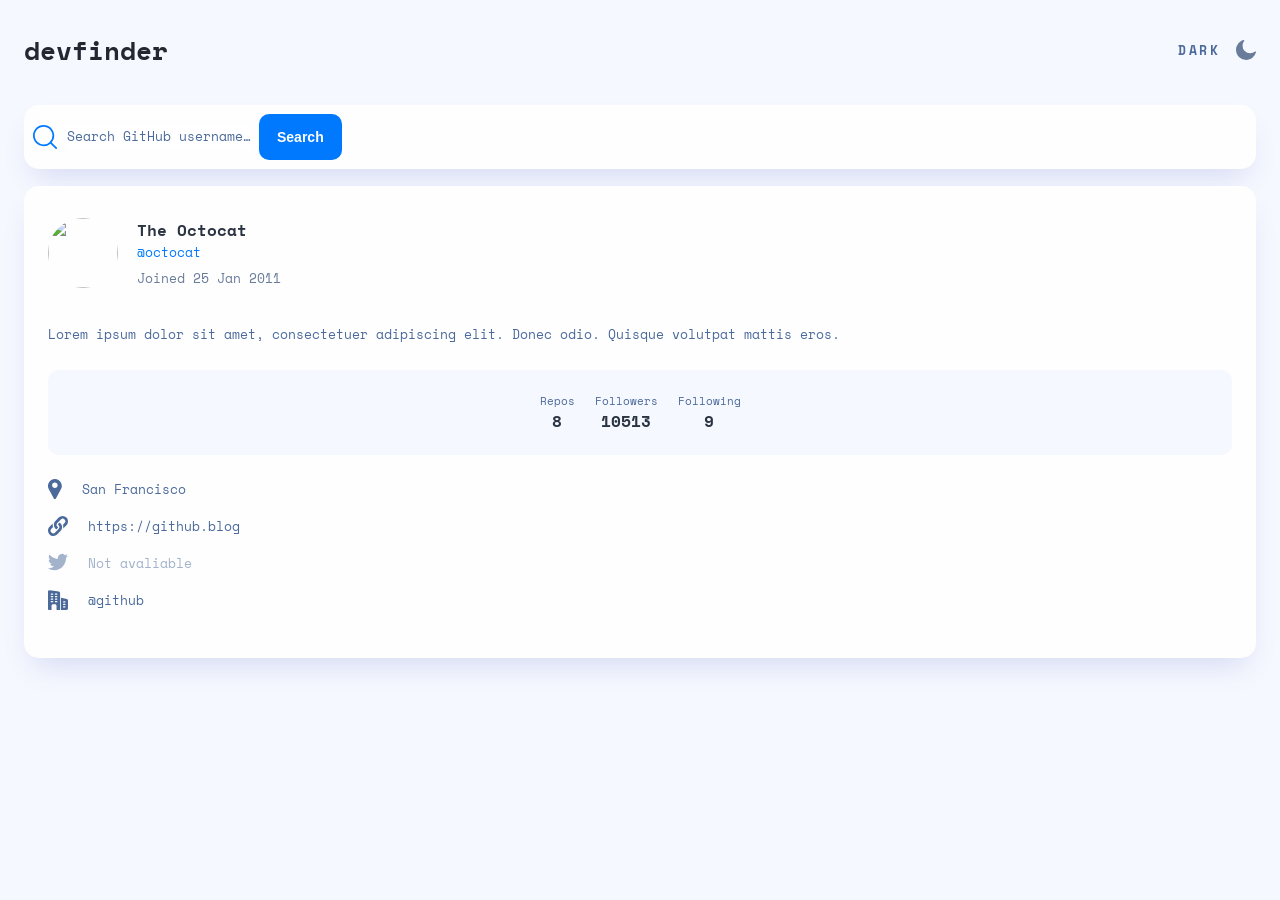
==== starter-code/index.html @ 64722398 "github search app complete" ====
<!DOCTYPE html>
<html lang="en">
  <head>
    <meta charset="UTF-8" />
    <meta name="viewport" content="width=device-width, initial-scale=1.0" />

    <link
      rel="icon"
      type="image/png"
      sizes="32x32"
      href="./assets/favicon-32x32.png"
    />
    <link rel="stylesheet" href="styles.css" />
    <script src="https://cdn.jsdelivr.net/npm/axios/dist/axios.min.js"></script>

    <title>Frontend Mentor | GitHub user search app</title>
  </head>
  <body>
    <div class="header">
      <h1 class="name">devfinder</h1>
      <div class="dark-light-section">
        <h3 class="theme dark" id="dark-theme">dark</h3>
        <svg
          width="20"
          height="20"
          xmlns="http://www.w3.org/2000/svg"
          id="moon"
        >
          <path
            d="M19.513 11.397a.701.701 0 00-.588.128 7.496 7.496 0 01-2.276 1.336 7.101 7.101 0 01-2.583.462 7.505 7.505 0 01-5.32-2.209 7.568 7.568 0 01-2.199-5.342c0-.873.154-1.72.41-2.49a6.904 6.904 0 011.227-2.21.657.657 0 00-.102-.924.701.701 0 00-.589-.128C5.32.61 3.427 1.92 2.072 3.666A10.158 10.158 0 000 9.83c0 2.8 1.125 5.342 2.967 7.19a10.025 10.025 0 007.16 2.98c2.353 0 4.527-.822 6.266-2.183a10.13 10.13 0 003.58-5.624.623.623 0 00-.46-.796z"
            fill="#697C9A"
            fill-rule="nonzero"
          />
        </svg>
        <h3 class="theme light" id="light-theme">light</h3>
        <svg width="20" height="20" xmlns="http://www.w3.org/2000/svg" id="sun">
          <g fill="#FFF" fill-rule="nonzero">
            <path
              d="M13.545 6.455c-.9-.9-2.17-1.481-3.545-1.481a4.934 4.934 0 00-3.545 1.481c-.9.9-1.481 2.17-1.481 3.545 0 1.376.582 2.646 1.481 3.545.9.9 2.17 1.481 3.545 1.481a4.934 4.934 0 003.545-1.481c.9-.9 1.481-2.17 1.481-3.545a4.934 4.934 0 00-1.481-3.545zM10 3.413a.7.7 0 00.688-.688V.688A.7.7 0 0010 0a.7.7 0 00-.688.688v2.037a.7.7 0 00.688.688zM15.635 5.344l1.455-1.455a.67.67 0 000-.952.67.67 0 00-.952 0l-1.455 1.455a.67.67 0 000 .952c.238.264.66.264.952 0zM19.312 9.312h-2.037a.7.7 0 00-.688.688.7.7 0 00.688.688h2.037A.7.7 0 0020 10a.7.7 0 00-.688-.688zM15.608 14.656a.67.67 0 00-.952 0 .67.67 0 000 .952l1.455 1.455a.67.67 0 00.952 0 .67.67 0 000-.952l-1.455-1.455zM10 16.587a.7.7 0 00-.688.688v2.037A.7.7 0 0010 20a.7.7 0 00.688-.688v-2.037a.7.7 0 00-.688-.688zM4.365 14.656L2.91 16.111a.67.67 0 000 .952.67.67 0 00.952 0l1.455-1.455a.67.67 0 000-.952c-.238-.264-.66-.264-.952 0zM3.413 10a.7.7 0 00-.688-.688H.688A.7.7 0 000 10a.7.7 0 00.688.688h2.037A.7.7 0 003.413 10zM4.365 5.344a.67.67 0 00.952 0 .67.67 0 000-.952L3.862 2.937a.67.67 0 00-.952 0 .67.67 0 000 .952l1.455 1.455z"
            />
          </g>
        </svg>
      </div>
    </div>
    <form action="" class="card input-form">
      <svg height="24" width="25" xmlns="http://www.w3.org/2000/svg">
        <path
          d="M10.609 0c5.85 0 10.608 4.746 10.608 10.58 0 2.609-.952 5-2.527 6.847l5.112 5.087a.87.87 0 01-1.227 1.233l-5.118-5.093a10.58 10.58 0 01-6.848 2.505C4.759 21.16 0 16.413 0 10.58 0 4.747 4.76 0 10.609 0zm0 1.74c-4.891 0-8.87 3.965-8.87 8.84 0 4.874 3.979 8.84 8.87 8.84a8.855 8.855 0 006.213-2.537l.04-.047a.881.881 0 01.058-.053 8.786 8.786 0 002.558-6.203c0-4.875-3.979-8.84-8.87-8.84z"
          fill="#0079ff"
        />
      </svg>
      <input
        type="text"
        name="user"
        id="user"
        placeholder="Search GitHub username…"
      />
      <button class="search-btn" type="submit">Search</button>
    </form>
    <div class="error"></div>
    <!-- start from here -->
    <div class="customer-info card">
      <img src="" alt="" class="avatar-for-desktop" />
      <!-- general informaiton div which we create additionaly because of the image destination -->
      <div class="information">
        <div class="main-info">
          <!-- img seperate from other information -->
          <img
            src=""
            alt=""
            class="avatar-for-mobile"
          />
          <!-- first section end and second section start -->
          <div class="personal-info">
            <div class="names">
              <h2 class="name-of-customer"></h2>
              <h3 class="login"></h3>
            </div>
            <p class="date"></p>
          </div>
          <!-- second section stop -->
        </div>
        <p class="description">
          
        </p>
        <div class="statistics">
          <div class="amount">
            <h3 class="amount-name">Repos</h3>
            <p class="quantity repo"></p>
          </div>
          <div class="amount">
            <h3 class="amount-name">Followers</h3>
            <p class="quantity follower"></p>
          </div>
          <div class="amount">
            <h3 class="amount-name">Following</h3>
            <p class="quantity following"></p>
          </div>
        </div>
        <div class="social">
          <div class="block">
            <!-- one -->
            <div class="extra">
              <svg
                height="20"
                width="14"
                xmlns="http://www.w3.org/2000/svg"
                class="icon"
              >
                <path
                  d="M12.797 3.425C11.584 1.33 9.427.05 7.03.002a7.483 7.483 0 00-.308 0C4.325.05 2.17 1.33.955 3.425a6.963 6.963 0 00-.09 6.88l4.959 9.077.007.012c.218.38.609.606 1.045.606.437 0 .828-.226 1.046-.606l.007-.012 4.96-9.077a6.963 6.963 0 00-.092-6.88zm-5.92 5.638c-1.552 0-2.813-1.262-2.813-2.813s1.261-2.812 2.812-2.812S9.69 4.699 9.69 6.25 8.427 9.063 6.876 9.063z"
                  fill="#4b6a9b"
                />
              </svg>
              <p class="extra-names user-location"></p>
            </div>
            <div class="extra">
              <svg
                height="20"
                width="20"
                xmlns="http://www.w3.org/2000/svg"
                class="icon"
              >
                <g fill="#4b6a9b">
                  <path
                    d="M7.404 5.012c-2.355 2.437-1.841 6.482.857 8.273.089.06.207.048.283-.027.568-.555 1.049-1.093 1.47-1.776a.213.213 0 00-.084-.3A2.743 2.743 0 018.878 10.1a2.64 2.64 0 01-.223-1.803c.168-.815 1.043-1.573 1.711-2.274l-.004-.002 2.504-2.555a2.568 2.568 0 013.648-.019 2.6 2.6 0 01.037 3.666l-1.517 1.56a.266.266 0 00-.06.273c.35 1.012.435 2.44.201 3.519-.006.03.031.05.053.028l3.228-3.295c2.062-2.105 2.044-5.531-.04-7.615a5.416 5.416 0 00-7.691.04L7.417 4.998l-.013.014z"
                  />
                  <path
                    d="M13.439 13.75a.401.401 0 00.006-.003c.659-1.204.788-2.586.48-3.933l-.002.002-.001-.001a5.434 5.434 0 00-2.19-3.124.3.3 0 00-.333.015c-.553.448-1.095 1.021-1.452 1.754a.243.243 0 00.096.317c.415.24.79.593 1.04 1.061h.001c.196.33.388.958.263 1.632-.116.894-1.019 1.714-1.736 2.453-.546.559-1.935 1.974-2.49 2.542a2.6 2.6 0 01-3.666.037 2.6 2.6 0 01-.038-3.666l1.521-1.564A.266.266 0 005 11.004c-.338-1.036-.43-2.432-.217-3.51.006-.03-.031-.049-.053-.027l-3.179 3.245c-2.083 2.126-2.066 5.588.04 7.693 2.125 2.083 5.57 2.048 7.653-.078.723-.81 3.821-3.678 4.195-4.577z"
                  />
                </g>
              </svg>
              <a class="extra-names link" href="https://github.blog"
                ></a
              >
            </div>
          </div>
          <!-- two -->
          <div class="block">
            <div class="extra">
              <svg
                height="18"
                width="20"
                xmlns="http://www.w3.org/2000/svg"
                class="icon"
              >
                <path
                  d="M20 2.799a8.549 8.549 0 01-2.363.647 4.077 4.077 0 001.804-2.266 8.194 8.194 0 01-2.6.993A4.099 4.099 0 009.75 4.977c0 .324.027.637.095.934-3.409-.166-6.425-1.8-8.452-4.288a4.128 4.128 0 00-.56 2.072c0 1.42.73 2.679 1.82 3.408A4.05 4.05 0 01.8 6.598v.045a4.119 4.119 0 003.285 4.028 4.092 4.092 0 01-1.075.135c-.263 0-.528-.015-.776-.07.531 1.624 2.038 2.818 3.831 2.857A8.239 8.239 0 01.981 15.34 7.68 7.68 0 010 15.285a11.543 11.543 0 006.29 1.84c7.545 0 11.67-6.25 11.67-11.667 0-.182-.006-.357-.015-.53A8.18 8.18 0 0020 2.798z"
                  fill="#4b6a9b"
                />
              </svg>
              <p class="extra-names twitter"></p>
            </div>
            <div class="extra">
              <svg
                height="20"
                width="20"
                xmlns="http://www.w3.org/2000/svg"
                class="icon"
              >
                <g fill="#4b6a9b">
                  <path
                    d="M10.858 1.558L1.7.167A1.477 1.477 0 00.517.492 1.49 1.49 0 000 1.608v17.559c0 .458.375.833.833.833h2.709v-4.375c0-.808.65-1.458 1.458-1.458h2.083c.809 0 1.459.65 1.459 1.458V20h3.541V3a1.46 1.46 0 00-1.225-1.442zM4.583 12.292h-1.25a.625.625 0 010-1.25h1.25a.625.625 0 010 1.25zm0-2.5h-1.25a.625.625 0 010-1.25h1.25a.625.625 0 010 1.25zm0-2.5h-1.25a.625.625 0 010-1.25h1.25a.625.625 0 010 1.25zm0-2.5h-1.25a.625.625 0 010-1.25h1.25a.625.625 0 010 1.25zm4.167 7.5H7.5a.625.625 0 010-1.25h1.25a.625.625 0 010 1.25zm0-2.5H7.5a.625.625 0 010-1.25h1.25a.625.625 0 010 1.25zm0-2.5H7.5a.625.625 0 010-1.25h1.25a.625.625 0 010 1.25zm0-2.5H7.5a.625.625 0 010-1.25h1.25a.625.625 0 010 1.25zM18.85 9.035l-5.933-1.242V20h5.625A1.46 1.46 0 0020 18.542V10.46c0-.688-.47-1.274-1.15-1.425zM16.875 17.5h-1.25a.625.625 0 010-1.25h1.25a.625.625 0 010 1.25zm0-2.5h-1.25a.625.625 0 010-1.25h1.25a.625.625 0 010 1.25zm0-2.5h-1.25a.625.625 0 010-1.25h1.25a.625.625 0 010 1.25z"
                  />
                </g>
              </svg>
              <p class="extra-names company"></p>
            </div>
          </div>
        </div>
      </div>
    </div>

    <script src="script.js"></script>
  </body>
</html>
---- starter-code/styles.css ----
@import url("https://fonts.googleapis.com/css2?family=Outfit:wght@500;700&family=Roboto+Condensed:wght@700&family=Space+Mono:wght@400;700&display=swap");

* {
  margin: 0;
  padding: 0;
  box-sizing: border-box;
}

body {
  width: 100vw;
  min-height: 100vh;
  font-family: "Space Mono", monospace;
  display: flex;
  align-items: center;
  flex-direction: column;
  padding: 0 24px;
  background-color: #f6f8ff;
}
.header {
  width: 100%;
  display: flex;
  justify-content: space-between;
  align-items: center;
  margin-top: 31px;
}
.dark-light-section {
  display: flex;
  justify-content: center;
  align-items: center;
  gap: 16px;
}
.name {
  font-weight: 700;
  font-size: 26px;
  line-height: 38.5px;
  color: rgba(34, 39, 49, 1);
}
.name-dark {
  color: white;
}
.theme {
  font-weight: 700;
  line-height: 19.25px;
  font-size: 13px;
  letter-spacing: 2.5px;
  text-transform: uppercase;
}
.dark {
  color: #4b6a9b;
}
.light {
  color: #fff;
  display: none;
}
#sun {
  display: none;
}
/* form */
.card {
  width: 100%;
  display: flex;
  align-items: center;
  border-radius: 15px;
  background: #fefefe;
  box-shadow: 0px 16px 30px -10px rgba(70, 96, 187, 0.2);
  padding: 9px;
}
.input-form {
  margin-top: 35px;
}
.card.dark-shadow {
  box-shadow: none;
  background-color: #1e2a47;
}
#user {
  border: none;
  outline: none;
  margin-left: 9px;
  font-family: "Space Mono", monospace;
  font-size: 13px;
  font-weight: 400;
  line-height: 25px;
  width: 185px;
  color: #222731;
}
#user::placeholder {
  color: #4b6a9b;
}
#user.dark-placeholder::placeholder {
  color: #fff;
}
.search-btn {
  border-radius: 10px;
  background: #0079ff;
  padding: 12px 18px;
  border: none;
  color: #fff;
  text-align: center;
  font-size: 14px;
  font-weight: 700;
  height: 46px;
  margin-left: 7px;
}
/* start from here */
.customer-info {
  margin-top: 16px;
  padding: 32px 24px 48px 24px;
}
.avatar-for-desktop {
  display: none;
}
.information {
  width: 100%;
}
.main-info {
  display: flex;
  align-items: center;
  column-gap: 19px;
}
.avatar-for-mobile {
  width: 70px;
  height: 70px;
  border-radius: 50%;
}
.name-of-customer {
  color: #2b3442;

  font-size: 16px;
  font-style: normal;
  font-weight: 700;
  line-height: normal;
}
.login {
  color: #0079ff;
  font-size: 13px;
  font-style: normal;
  font-weight: 400;
  line-height: normal;
}
.date {
  color: #697c9a;
  font-size: 13px;
  font-style: normal;
  font-weight: 400;
  line-height: normal;
  margin-top: 6px;
}
.description {
  margin-top: 34px;
  color: #4b6a9b;
  font-size: 13px;
  font-style: normal;
  font-weight: 400;
  line-height: 25px;
}
.statistics {
  margin-top: 23px;
  border-radius: 10px;
  background: #f6f8ff;
  width: 100%;
  height: 85px;
  display: flex;
  justify-content: center;
  align-items: center;
  column-gap: 20px;
}
.amount-name {
  color: #4b6a9b;
  text-align: center;
  font-size: 11px;
  font-style: normal;
  font-weight: 400;
  line-height: normal;
}
.quantity {
  color: #2b3442;
  text-align: center;
  font-size: 16px;
  font-style: normal;
  font-weight: 700;
  line-height: normal;
  text-transform: uppercase;
}
.social {
  margin-top: 24px;
  display: flex;
  flex-direction: column;
  row-gap: 17px;
}
.extra {
  display: flex;
  column-gap: 20px;
}
.extra-names {
  color: #4b6a9b;
  font-size: 13px;
  font-style: normal;
  font-weight: 400;
  line-height: normal;
}
.block{
  display: flex;
  flex-direction: column;
  row-gap: 17px;
}
.link{
  text-decoration: none;
}
.error{
  height: 1.5px;
  font-size: 12px;
  color: #F74646;
  font-weight: 700;
  margin-right: auto;
}
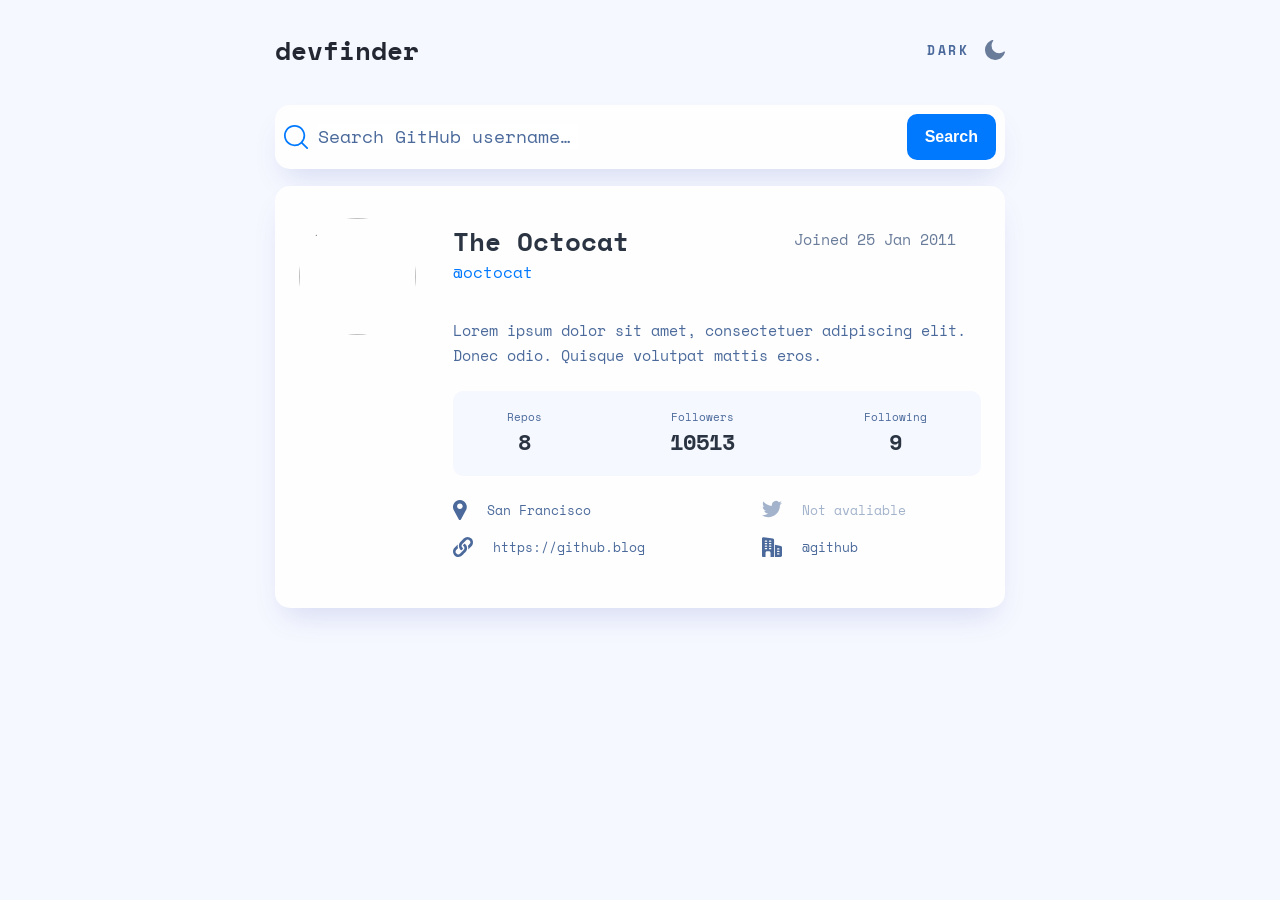
==== commit d19078c6: "adding some responsive" ====
--- a/starter-code/index.html
+++ b/starter-code/index.html
@@ -43,18 +43,21 @@
       </div>
     </div>
     <form action="" class="card input-form">
-      <svg height="24" width="25" xmlns="http://www.w3.org/2000/svg">
-        <path
-          d="M10.609 0c5.85 0 10.608 4.746 10.608 10.58 0 2.609-.952 5-2.527 6.847l5.112 5.087a.87.87 0 01-1.227 1.233l-5.118-5.093a10.58 10.58 0 01-6.848 2.505C4.759 21.16 0 16.413 0 10.58 0 4.747 4.76 0 10.609 0zm0 1.74c-4.891 0-8.87 3.965-8.87 8.84 0 4.874 3.979 8.84 8.87 8.84a8.855 8.855 0 006.213-2.537l.04-.047a.881.881 0 01.058-.053 8.786 8.786 0 002.558-6.203c0-4.875-3.979-8.84-8.87-8.84z"
-          fill="#0079ff"
+      <div class="search-place">
+        <svg height="24" width="25" xmlns="http://www.w3.org/2000/svg">
+          <path
+            d="M10.609 0c5.85 0 10.608 4.746 10.608 10.58 0 2.609-.952 5-2.527 6.847l5.112 5.087a.87.87 0 01-1.227 1.233l-5.118-5.093a10.58 10.58 0 01-6.848 2.505C4.759 21.16 0 16.413 0 10.58 0 4.747 4.76 0 10.609 0zm0 1.74c-4.891 0-8.87 3.965-8.87 8.84 0 4.874 3.979 8.84 8.87 8.84a8.855 8.855 0 006.213-2.537l.04-.047a.881.881 0 01.058-.053 8.786 8.786 0 002.558-6.203c0-4.875-3.979-8.84-8.87-8.84z"
+            fill="#0079ff"
+          />
+        </svg>
+        <input
+          type="text"
+          name="user"
+          id="user"
+          placeholder="Search GitHub username…"
         />
-      </svg>
-      <input
-        type="text"
-        name="user"
-        id="user"
-        placeholder="Search GitHub username…"
-      />
+      </div>
+      
       <button class="search-btn" type="submit">Search</button>
     </form>
     <div class="error"></div>
@@ -98,7 +101,7 @@
           </div>
         </div>
         <div class="social">
-          <div class="block">
+          <div class="block one">
             <!-- one -->
             <div class="extra">
               <svg
@@ -136,7 +139,7 @@
             </div>
           </div>
           <!-- two -->
-          <div class="block">
+          <div class="block two">
             <div class="extra">
               <svg
                 height="18"
--- a/starter-code/styles.css
+++ b/starter-code/styles.css
@@ -67,6 +67,13 @@
 }
 .input-form {
   margin-top: 35px;
+  display: flex;
+  justify-content: space-between;
+}
+.search-place {
+  display: flex;
+  align-items: center;
+  justify-content: center;
 }
 .card.dark-shadow {
   box-shadow: none;
@@ -108,6 +115,11 @@
 }
 .avatar-for-desktop {
   display: none;
+  width: 117px;
+  height: 117px;
+  border-radius: 50%;
+  margin-right: 37px;
+  margin-bottom: 225px;
 }
 .information {
   width: 100%;
@@ -198,18 +210,97 @@
   font-weight: 400;
   line-height: normal;
 }
-.block{
+.block {
   display: flex;
   flex-direction: column;
   row-gap: 17px;
 }
-.link{
+.link {
   text-decoration: none;
 }
-.error{
+.error {
   height: 1.5px;
   font-size: 12px;
-  color: #F74646;
+  color: #f74646;
   font-weight: 700;
   margin-right: auto;
 }
+
+@media screen and (min-width: 768px) {
+  .customer-info {
+    width: 578px;
+  }
+  .input-form {
+    width: 578px;
+  }
+  .header {
+    width: 578px;
+  }
+  #user {
+    font-size: 18px;
+    width: 260px;
+  }
+  .search-btn {
+    font-size: 16px;
+  }
+  .avatar-for-mobile {
+    width: 117px;
+    height: 117px;
+  }
+  .name-of-customer {
+    font-size: 26px;
+  }
+  .login {
+    font-size: 16px;
+  }
+  .date {
+    font-size: 15px;
+  }
+  .description {
+    font-size: 15px;
+  }
+  .statistics {
+    justify-content: space-around;
+  }
+  .amount {
+    font-size: 13px;
+  }
+  .quantity {
+    font-size: 22px;
+  }
+  .social {
+    flex-direction: row;
+    justify-content: space-between;
+  }
+  .two{
+    margin-right: 75px;
+  }
+}
+@media screen and (min-width: 1024px){
+  .avatar-for-desktop{
+    display: block;
+  }
+  .avatar-for-mobile{
+    display: none;
+  }
+  .customer-info {
+    width: 730px;
+  }
+  .input-form {
+    width: 730px;
+  }
+  .header {
+    width: 730px;
+  }
+  .personal-info{
+    display: flex;
+    
+    
+    
+  }
+  .date{
+    margin-left: 165px;
+  }
+  
+  
+}
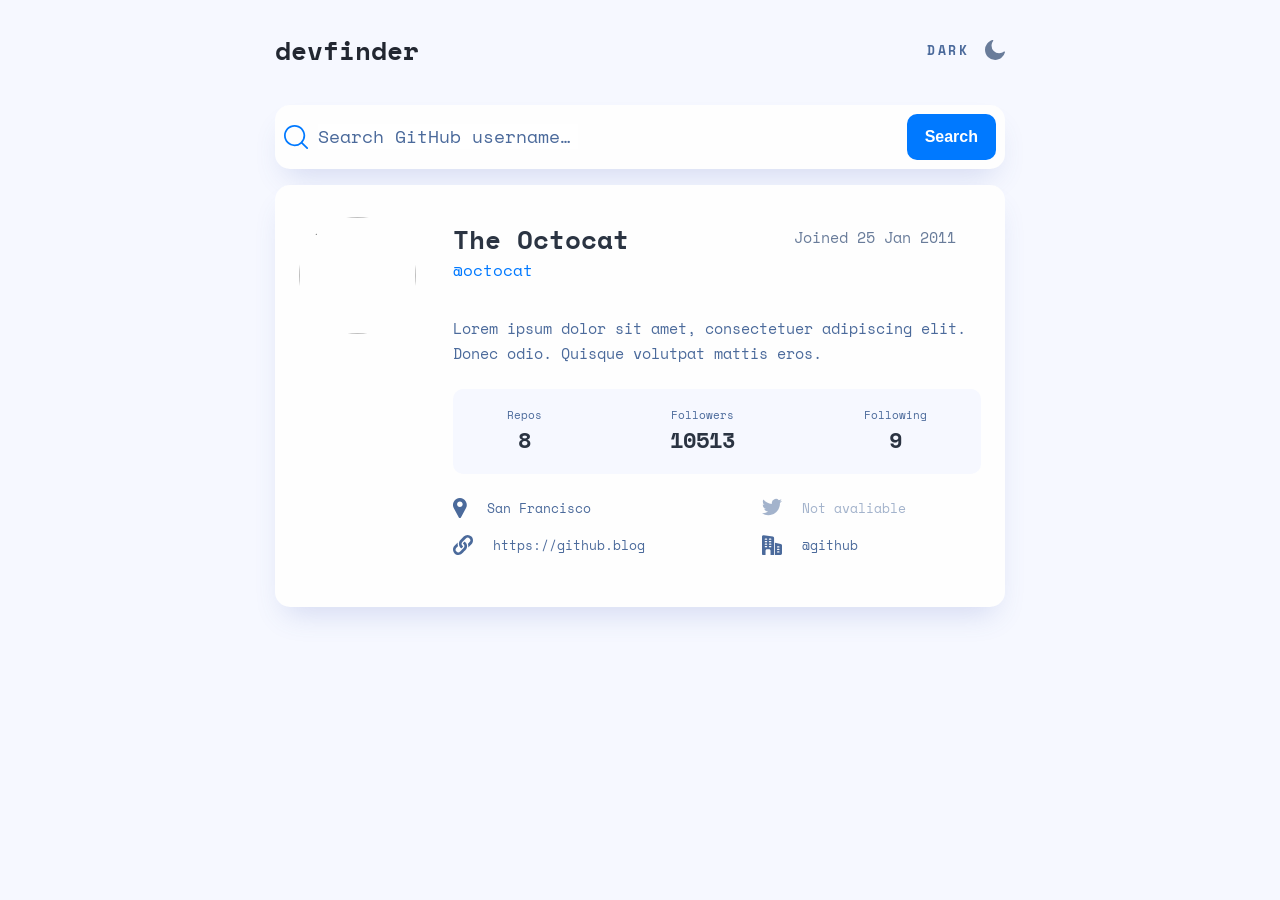
==== commit ece1409e: "error function update" ====
--- a/starter-code/index.html
+++ b/starter-code/index.html
@@ -57,8 +57,12 @@
           placeholder="Search GitHub username…"
         />
       </div>
+
+      <div class="search-result">
+        <div class="error-extra"></div>
+        <button class="search-btn" type="submit">Search</button>
+      </div>
       
-      <button class="search-btn" type="submit">Search</button>
     </form>
     <div class="error"></div>
     <!-- start from here -->
--- a/starter-code/styles.css
+++ b/starter-code/styles.css
@@ -225,6 +225,20 @@
   font-weight: 700;
   margin-right: auto;
 }
+.search-result {
+  display: flex;
+  justify-content: center;
+  align-items: center;
+  gap: 24px;
+}
+.error-extra {
+  display: none;
+  color: #f74646;
+  font-size: 15px;
+  font-style: normal;
+  font-weight: 700;
+  line-height: normal;
+}
 
 @media screen and (min-width: 768px) {
   .customer-info {
@@ -272,15 +286,21 @@
     flex-direction: row;
     justify-content: space-between;
   }
-  .two{
+  .two {
     margin-right: 75px;
   }
-}
-@media screen and (min-width: 1024px){
-  .avatar-for-desktop{
+  .error {
+    display: none;
+  }
+  .error-extra{
     display: block;
   }
-  .avatar-for-mobile{
+}
+@media screen and (min-width: 1024px) {
+  .avatar-for-desktop {
+    display: block;
+  }
+  .avatar-for-mobile {
     display: none;
   }
   .customer-info {
@@ -292,15 +312,10 @@
   .header {
     width: 730px;
   }
-  .personal-info{
+  .personal-info {
     display: flex;
-    
-    
-    
-  }
-  .date{
+  }
+  .date {
     margin-left: 165px;
   }
-  
-  
-}
+}
